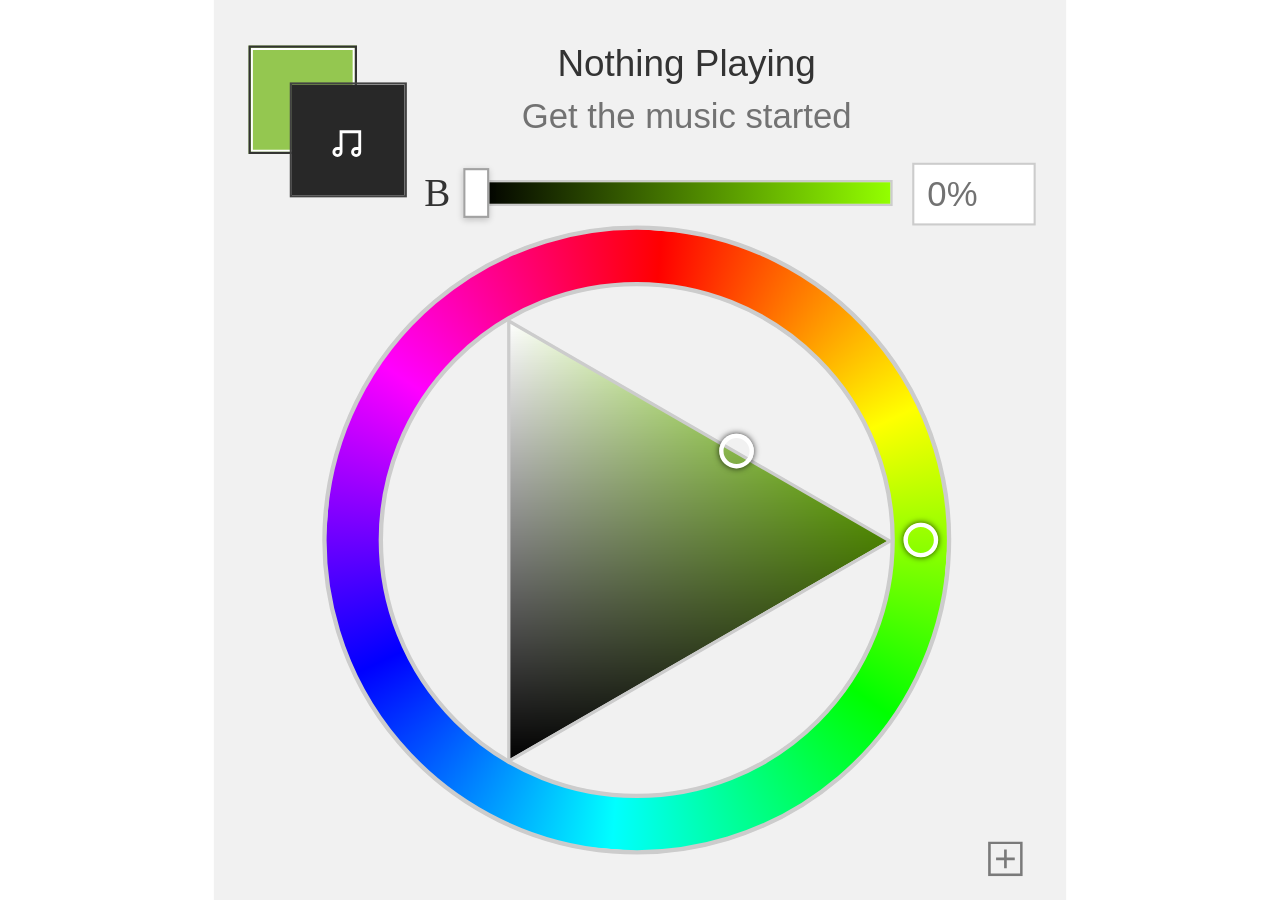
==== web-themes/colorplayer/index.html @ 59f35233 "upload theme files" ====
<!doctype html>
<html lang="zh-CN">
<head>
  <meta charset="utf-8">
  <meta name="viewport" content="width=device-width, initial-scale=1">
  <title>FluentFlyout · Color Player</title>
  <link rel="icon" href="./assets/default-cover.svg">
  <link rel="stylesheet" href="./styles/layout.css">
  <link rel="stylesheet" href="./styles/color-picker.css">
  <link rel="stylesheet" href="./styles/player.css">
  <script defer src="./scripts/layout.js"></script>
  <script defer src="./scripts/color-picker.js"></script>
  <script defer src="./scripts/player.js"></script>
</head>
<body>
  <main class="stage" aria-label="正在播放与选色器">
    <section class="picker" aria-label="选色器">
      <div id="swatch"></div>
      <label class="brightness-label" for="brightness">B</label>
      <div class="brightness-track track-position">
        <input type="range" id="brightness" aria-label="颜色亮度" min="0" max="100" value="78">
      </div>
      <div class="wheel">
        <div id="ring"></div>
        <div class="inner-mask"></div>
        <div class="triangle-area">
          <div id="triangle"></div>
          <svg class="outline" viewBox="0 0 176 203" preserveAspectRatio="none" aria-hidden="true">
            <polygon points="0,0 176,101.5 0,203"></polygon>
          </svg>
          <div id="triangle-selector" class="selector"></div>
        </div>
        <div class="ring-selector selector"></div>
      </div>
      <button class="add-icon" id="settings-button" type="button" aria-label="设置" title="设置" aria-expanded="false" aria-controls="settings-panel">
        <svg viewBox="64 128 832 832" aria-hidden="true">
        <path d="M896,128L896,960L64,960L64,128ZM832,192L128,192L128,896L832,896ZM448,576L256,576L256,512L448,512L448,320L512,320L512,512L704,512L704,576L512,576L512,768L448,768Z" fill="currentColor"/>
        </svg>
      </button>
      <div id="settings-panel" hidden>
        <label><input type="checkbox" id="sync-rotation"> 色环随音乐播放启停</label>
      </div>
    </section>
    <section id="player" aria-label="正在播放">
      <img id="album-cover" src="./assets/default-cover.svg" alt="专辑封面" draggable="false">
      <div class="metadata">
        <div id="track-title" class="text-line"><div id="title-scroller" class="scroller"><span>Nothing Playing</span></div></div>
        <div id="track-artist-album-container" class="text-line"><div id="artist-album-scroller" class="scroller"><span id="track-artist-album-text">Get the music started</span></div></div>
      </div>
      <div id="progress-track" class="track-position" role="progressbar" aria-label="播放进度" aria-valuemin="0" aria-valuemax="100" aria-valuenow="0">
        <div id="progress-fill"><div id="progress-thumb"></div></div>
      </div>
      <div id="time-percent">0%</div>
    </section>
  </main>
</body>
</html>
---- web-themes/colorplayer/styles/layout.css ----
/* Coordinates use the reference image's logical pixels. The whole stage scales once. */
* { box-sizing: border-box; }
html, body { margin: 0; width: 100%; height: 100%; overflow: hidden; background: transparent; }
.stage {
  width: 393px;
  height: 415px;
  position: absolute;
  left: 50%;
  top: 50%;
  transform: translate(-50%, -50%) scale(var(--scale, 1));
  background: var(--surface);
  overflow: hidden;
  user-select: none;
  font-family: "Microsoft YaHei UI", "Segoe UI", Arial, sans-serif;
}
:root {
  color-scheme: light;
  --surface: #f1f1f1;
  --text: #333;
  --secondary: #727272;
  --line: #ccc;
  --badge: white;
  --thumb: white;
  --thumb-line: #a2a2a2;
  --cover-line: #424242;
  --swatch-line: #333;
  --icon: #7a7a7a;
}
:root[data-theme="dark"] {
  color-scheme: dark;
  --surface: #323232;
  --text: #eee;
  --secondary: #b8b8b8;
  --line: #555;
  --badge: #292929;
  --thumb: #d6d6d6;
  --thumb-line: #888;
  --cover-line: #777;
  --swatch-line: #777;
  --icon: #b0b0b0;
}
/* The picker paints this track. The player overlays its read-only playhead. */
.track-position { position: absolute; left: 121px; top: 83px; width: 192px; height: 12px; }
---- web-themes/colorplayer/styles/color-picker.css ----
.picker { position: absolute; inset: 0; --hue-color: #48ff00; }
#swatch {
  position: absolute; left: 16px; top: 21px; width: 50px; height: 50px;
  border: 1px solid var(--swatch-line); box-shadow: inset 0 0 0 1px white;
}
.brightness-label {
  position: absolute; left: 97px; top: 78px; line-height: 22px;
  font: 18px/22px "Times New Roman", serif; color: var(--text);
}
.brightness-track { border: 1px solid var(--line); background: linear-gradient(to right, black, var(--hue-color)); }
#brightness { position: absolute; inset: -4px 0; margin: 0; width: 100%; height: 20px; opacity: 0; cursor: pointer; touch-action: none; }
.brightness-track:focus-within { outline: 1px dotted var(--text); }
.wheel { position: absolute; left: 50px; top: 104px; width: 290px; height: 290px; }
#ring, .inner-mask {
  position: absolute; border-radius: 50%; border: 2px solid var(--line);
}
#ring {
  inset: 0; background: conic-gradient(red, yellow, lime, cyan, blue, magenta, red);
  cursor: crosshair; touch-action: none;
}
.inner-mask { inset: 9%; background: var(--surface); pointer-events: none; }
.triangle-area { position: absolute; width: 60.62%; height: 70%; top: 15%; left: 29.5%; pointer-events: none; }
#triangle {
  position: absolute; inset: 0; clip-path: polygon(0 0, 100% 50%, 0 100%);
  background-image: linear-gradient(to top, black, transparent), linear-gradient(to right, white, var(--hue-color));
  background-blend-mode: multiply; cursor: crosshair; pointer-events: auto; touch-action: none;
}
.outline { position: absolute; inset: 0; width: 100%; height: 100%; overflow: visible; }
.outline polygon { fill: none; stroke: var(--line); stroke-width: 1.5; stroke-linejoin: round; }
.selector {
  width: 16px; height: 16px; border: 2px solid white; border-radius: 50%;
  position: absolute; transform: translate(-50%, -50%); box-shadow: 0 0 3px #000c; pointer-events: none;
}
.ring-selector { left: 95%; top: 50%; }
.add-icon {
  position: absolute; right: 14px; bottom: 5px; width: 28px; height: 28px;
  display: grid; place-items: center; padding: 0; border: 0;
  color: var(--icon); background: transparent; cursor: pointer;
}
.add-icon svg { width: 16px; height: 16px; }
#settings-panel {
  position: absolute; z-index: 1; right: 18px; bottom: 36px;
  padding: 12px; font-size: 14px; color: var(--text); background: var(--badge);
  border: 1px solid var(--line); box-shadow: 0 2px 8px #0003;
}
#settings-panel label { display: flex; align-items: center; gap: 6px; cursor: pointer; }
---- web-themes/colorplayer/styles/player.css ----
#player { position: absolute; inset: 0; pointer-events: none; color: var(--text); }
#album-cover {
  position: absolute; left: 35px; top: 38px; width: 54px; height: 53px;
  object-fit: cover; border: 1px solid var(--cover-line);
  opacity: 0; transition: opacity .3s ease;
}
#album-cover.loaded { opacity: 1; }
.metadata { position: absolute; left: 92px; top: 19px; width: 252px; text-align: center; }
.text-line { overflow: hidden; white-space: nowrap; line-height: 22px; }
#track-title { font-size: 17px; font-weight: 500; }
#track-artist-album-container { margin-top: 2px; font-size: 16px; color: var(--secondary); }
.text-line.is-scrolling { mask-image: linear-gradient(90deg, transparent, black 5%, black 95%, transparent); }
.scroller { display: inline-flex; vertical-align: top; width: max-content; }
.scroller.animate span { padding-right: 32px; }
.is-scrolling { text-align: left; }
#progress-fill { position: relative; height: 100%; width: 0; }
#progress-thumb {
  position: absolute; left: 100%; top: 50%; transform: translate(-50%, -50%);
  width: 12px; height: 23px; border: 1px solid var(--thumb-line); background: var(--thumb);
  box-shadow: 0 1px 3px #0003;
}
#time-percent {
  position: absolute; left: 322px; top: 75px; width: 57px; height: 29px;
  display: flex; align-items: center; padding: 0 6px;
  font-size: 16px; font-variant-numeric: tabular-nums;
  background: var(--badge); color: var(--secondary); border: 1px solid var(--line);
}
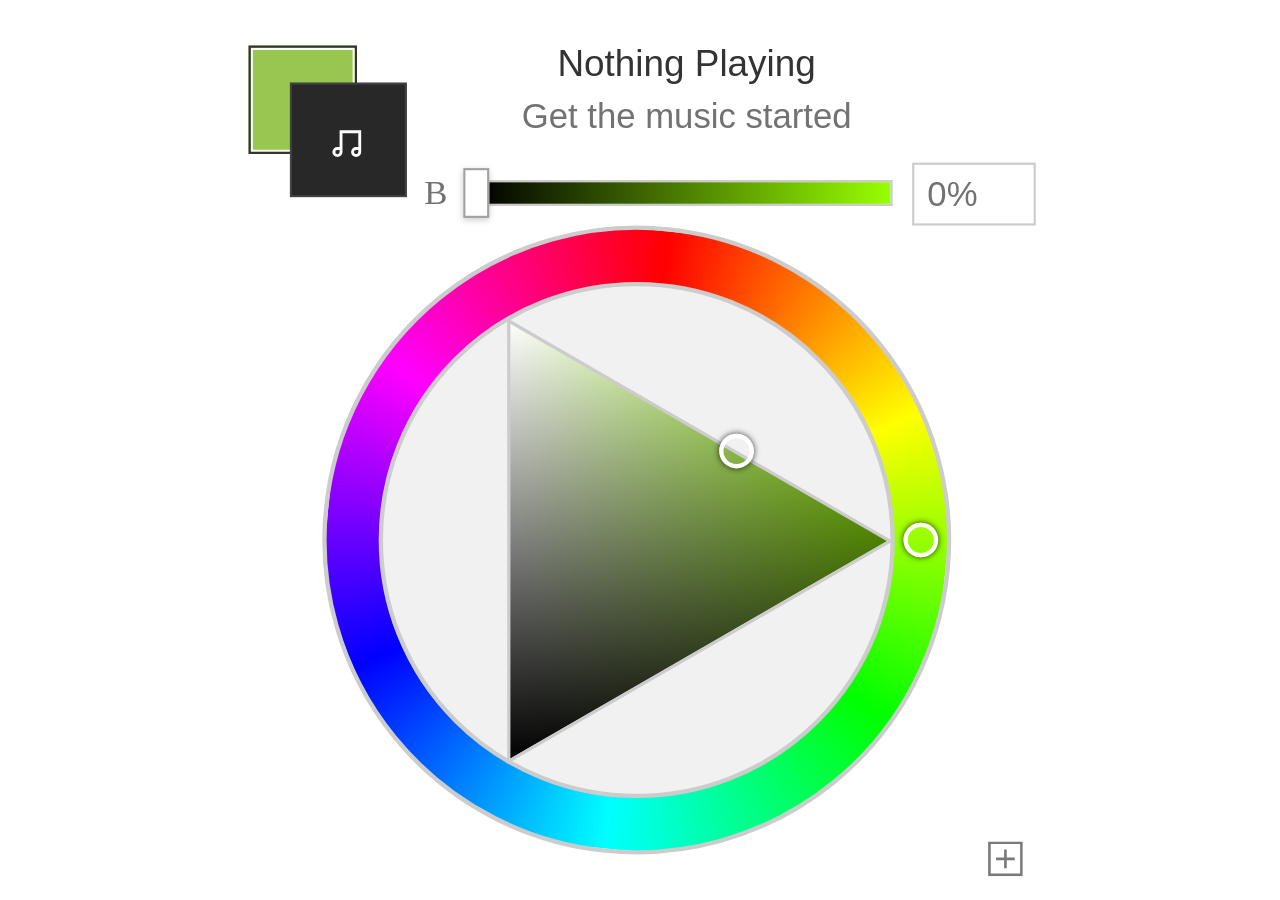
==== commit 95ba5102: "Allow swapping colorplayer cover and swatch positions" ====
--- a/web-themes/colorplayer/index.html
+++ b/web-themes/colorplayer/index.html
@@ -39,6 +39,7 @@
       </button>
       <div id="settings-panel" hidden>
         <label><input type="checkbox" id="sync-rotation"> 色环随音乐播放启停</label>
+        <label><input type="checkbox" id="swap-cover-swatch"> 互换色块与专辑封面的位置</label>
       </div>
     </section>
     <section id="player" aria-label="正在播放">
--- a/web-themes/colorplayer/styles/layout.css
+++ b/web-themes/colorplayer/styles/layout.css
@@ -8,7 +8,7 @@
   left: 50%;
   top: 50%;
   transform: translate(-50%, -50%) scale(var(--scale, 1));
-  background: var(--surface);
+  background: rgba(0, 0, 0, 0);
   overflow: hidden;
   user-select: none;
   font-family: "Microsoft YaHei UI", "Segoe UI", Arial, sans-serif;
@@ -31,7 +31,7 @@
   --surface: #323232;
   --text: #eee;
   --secondary: #b8b8b8;
-  --line: #555;
+  --line: #262626;
   --badge: #292929;
   --thumb: #d6d6d6;
   --thumb-line: #888;
--- a/web-themes/colorplayer/styles/color-picker.css
+++ b/web-themes/colorplayer/styles/color-picker.css
@@ -5,7 +5,7 @@
 }
 .brightness-label {
   position: absolute; left: 97px; top: 78px; line-height: 22px;
-  font: 18px/22px "Times New Roman", serif; color: var(--text);
+  font: 16px/21px "Microsoft YaHei UI", serif; color: var(--secondary);
 }
 .brightness-track { border: 1px solid var(--line); background: linear-gradient(to right, black, var(--hue-color)); }
 #brightness { position: absolute; inset: -4px 0; margin: 0; width: 100%; height: 20px; opacity: 0; cursor: pointer; touch-action: none; }
--- a/web-themes/colorplayer/styles/player.css
+++ b/web-themes/colorplayer/styles/player.css
@@ -1,9 +1,11 @@
 #player { position: absolute; inset: 0; pointer-events: none; color: var(--text); }
 #album-cover {
   position: absolute; left: 35px; top: 38px; width: 54px; height: 53px;
-  object-fit: cover; border: 1px solid var(--cover-line);
+  object-fit: cover; background-color: #282828; border: 1px solid var(--cover-line);
   opacity: 0; transition: opacity .3s ease;
 }
+.stage.swap-cover-swatch #album-cover { left: 16px; top: 21px; }
+.stage.swap-cover-swatch #swatch { left: 35px; top: 38px; }
 #album-cover.loaded { opacity: 1; }
 .metadata { position: absolute; left: 92px; top: 19px; width: 252px; text-align: center; }
 .text-line { overflow: hidden; white-space: nowrap; line-height: 22px; }
